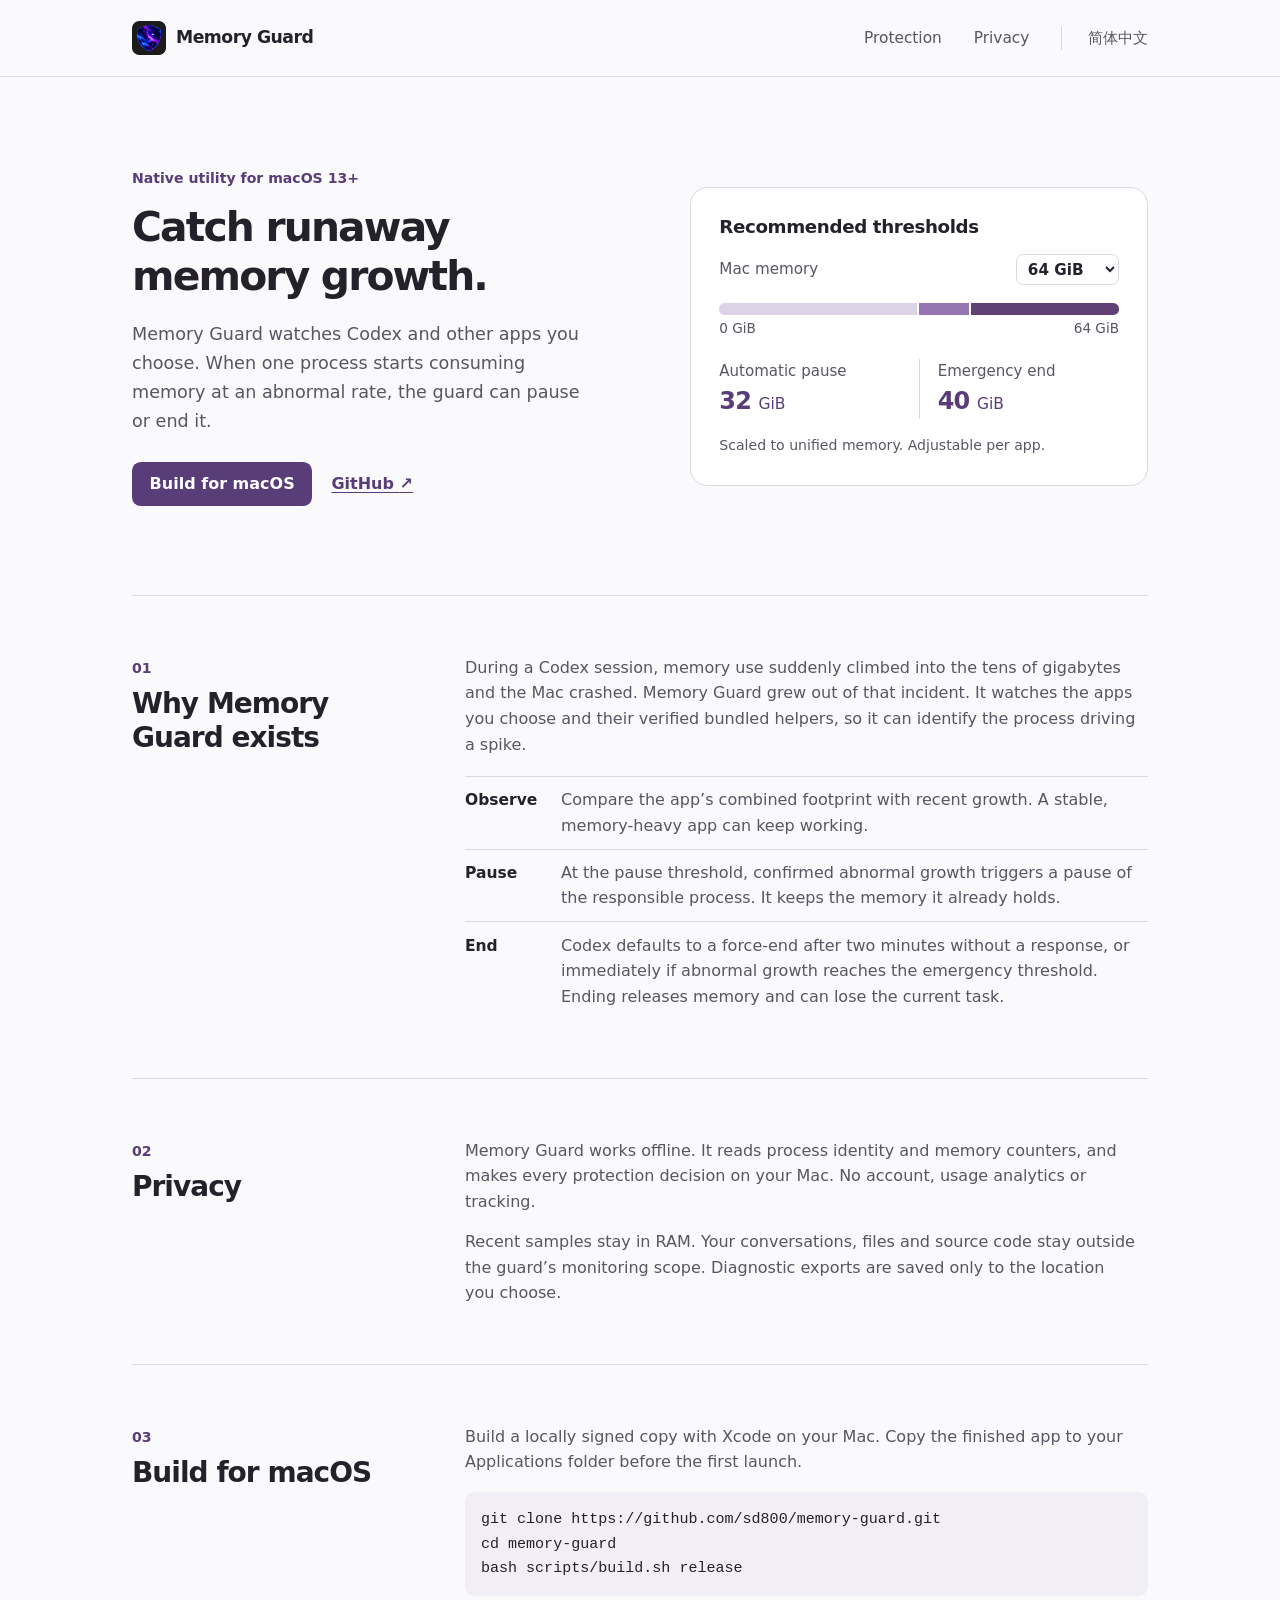
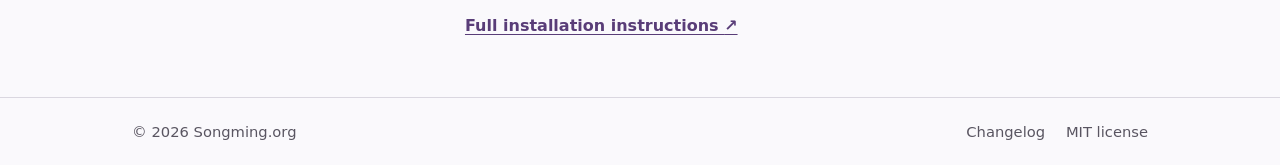
==== web/index.html @ 4ba805a4 "Introduce the bilingual Memory Guard site and deploy web with GitHub Pages" ====
<!doctype html>
<html lang="en">
<head>
  <meta charset="utf-8">
  <meta name="viewport" content="width=device-width, initial-scale=1">
  <meta name="color-scheme" content="light dark">
  <title>Memory Guard · App memory protection for macOS</title>
  <meta name="description" content="A native macOS utility that spots runaway memory growth in Codex and other apps, then pauses or ends the responsible process.">
  <link rel="canonical" href="https://memory-guard.songming.org/">
  <link rel="alternate" hreflang="en" href="https://memory-guard.songming.org/">
  <link rel="alternate" hreflang="zh-Hans" href="https://memory-guard.songming.org/zh/">
  <link rel="icon" type="image/png" href="assets/memory-guard-128.png">
  <link rel="stylesheet" href="assets/site.css">
  <script defer src="assets/thresholds.js"></script>
</head>
<body>
  <a class="skip" href="#main">Skip to content</a>
  <header>
    <div class="wrap top">
      <a class="brand" href="#main"><img src="assets/memory-guard-128.png" width="34" height="34" alt="">Memory Guard</a>
      <nav aria-label="Main navigation">
        <a href="#protection">Protection</a>
        <a href="#privacy">Privacy</a>
        <a class="language" href="zh/index.html" lang="zh-CN" hreflang="zh-Hans">简体中文</a>
      </nav>
    </div>
  </header>
  <main class="wrap" id="main">
    <div class="hero">
      <div>
        <p class="eyebrow">Native utility for macOS 13+</p>
        <h1>Catch runaway memory growth.</h1>
        <p class="lead">Memory Guard watches Codex and other apps you choose. When one process starts consuming memory at an abnormal rate, the guard can pause or end it.</p>
        <div class="actions">
          <a class="button" href="#install">Build for macOS</a>
          <a class="text-link" href="https://github.com/sd800/memory-guard">GitHub <span aria-hidden="true">↗</span></a>
        </div>
      </div>
      <section class="preview" aria-labelledby="preview-title">
        <h2 id="preview-title">Recommended thresholds</h2>
        <div class="capacity" id="capacity-control" hidden>
          <label for="capacity">Mac memory</label>
          <select id="capacity"><option value="8">8 GiB</option><option value="16">16 GiB</option><option value="24">24 GiB</option><option value="32">32 GiB</option><option value="48">48 GiB</option><option selected value="64">64 GiB</option><option value="96">96 GiB</option><option value="128">128 GiB</option><option value="192">192 GiB</option></select>
        </div>
        <noscript><p>Example for a 64 GiB Mac</p></noscript>
        <div class="track" aria-hidden="true"><i></i><i></i><i></i></div>
        <div class="scale" aria-hidden="true"><span>0 GiB</span><span id="scale-end">64 GiB</span></div>
        <dl class="readings" aria-live="polite" aria-atomic="true">
          <div><dt>Automatic pause</dt><dd><span id="pause">32</span> <small>GiB</small></dd></div>
          <div><dt>Emergency end</dt><dd><span id="emergency">40</span> <small>GiB</small></dd></div>
        </dl>
        <p class="preview-note">Scaled to unified memory. Adjustable per app.</p>
      </section>
    </div>
    <section class="section" id="protection" aria-labelledby="protection-title">
      <div class="section-heading"><span class="section-tag" aria-hidden="true">01</span><h2 id="protection-title">Why Memory Guard exists</h2></div>
      <div class="copy">
        <p>During a Codex session, memory use suddenly climbed into the tens of gigabytes and the Mac crashed. Memory Guard grew out of that incident. It watches the apps you choose and their verified bundled helpers, so it can identify the process driving a spike.</p>
        <ol class="steps">
          <li><strong>Observe</strong><span>Compare the app’s combined footprint with recent growth. A stable, memory-heavy app can keep working.</span></li>
          <li><strong>Pause</strong><span>At the pause threshold, confirmed abnormal growth triggers a pause of the responsible process. It keeps the memory it already holds.</span></li>
          <li><strong>End</strong><span>Codex defaults to a force-end after two minutes without a response, or immediately if abnormal growth reaches the emergency threshold. Ending releases memory and can lose the current task.</span></li>
        </ol>
      </div>
    </section>
    <section class="section" id="privacy" aria-labelledby="privacy-title">
      <div class="section-heading"><span class="section-tag" aria-hidden="true">02</span><h2 id="privacy-title">Privacy</h2></div>
      <div class="copy">
        <p>Memory Guard works offline. It reads process identity and memory counters, and makes every protection decision on your Mac. No account, usage analytics or tracking.</p>
        <p>Recent samples stay in RAM. Your conversations, files and source code stay outside the guard’s monitoring scope. Diagnostic exports are saved only to the location you choose.</p>
      </div>
    </section>
    <section class="section" id="install" aria-labelledby="install-title">
      <div class="section-heading"><span class="section-tag" aria-hidden="true">03</span><h2 id="install-title">Build for macOS</h2></div>
      <div class="copy">
        <p>Build a locally signed copy with Xcode on your Mac. Copy the finished app to your Applications folder before the first launch.</p>
        <pre class="code" tabindex="0" aria-label="Build commands"><code>git clone https://github.com/sd800/memory-guard.git
cd memory-guard
bash scripts/build.sh release</code></pre>
        <p><a class="text-link" href="https://github.com/sd800/memory-guard/blob/main/README.md#build-and-run">Full installation instructions <span aria-hidden="true">↗</span></a></p>
      </div>
    </section>
  </main>
  <footer>
    <div class="wrap footer-inner"><span>© 2026 Songming.org</span>
      <div class="foot-links">
        <a href="https://github.com/sd800/memory-guard/blob/main/CHANGELOG.md">Changelog</a>
        <a href="https://github.com/sd800/memory-guard/blob/main/LICENSE">MIT license</a>
      </div>
    </div>
  </footer>
</body>
</html>
---- web/assets/site.css ----
:root {
  color-scheme: light dark;
  --page: #faf9fc;
  --surface: #ffffff;
  --ink: #24212b;
  --muted: #595561;
  --line: #dad7e0;
  --accent: #593d78;
  --accent-ink: #fff;
  --tint: #f2eef6;
  --track: #dcd3e6;
  --pause: #9775b3;
  --end: #604075;
  font-family: system-ui, -apple-system, BlinkMacSystemFont, "Segoe UI", sans-serif;
  font-size: 100%;
  background: var(--page);
  color: var(--ink);
}
@media (prefers-color-scheme: dark) {
  :root {
    --page: #19171d; --surface: #221f27; --ink: #efedf2; --muted: #c0b9c8;
    --line: #423b49; --accent: #d1b6ee; --accent-ink: #271b35; --tint: #2c2535;
    --track: #44394f; --pause: #9372ac; --end: #c2a0dc;
  }
}
* { box-sizing: border-box; }
body { margin: 0; line-height: 1.6; }
h1, h2, h3, p, dl, dd { margin: 0; }
h1, h2, h3 { line-height: 1.22; text-wrap: balance; }
h1 { max-width: 20ch; font-size: clamp(1.9rem, 3.4vw, 2.55rem); font-weight: 650; letter-spacing: -.045em; }
h2 { font-size: clamp(1.4rem, 2.2vw, 1.75rem); font-weight: 610; letter-spacing: -.035em; }
h3 { font-size: 1.06rem; font-weight: 650; }
p { max-width: 66ch; }
a { color: var(--accent); text-underline-offset: .2em; }
a:hover { text-decoration: underline; }
:where(a, select):focus-visible { outline: 2px solid var(--accent); outline-offset: 4px; }
.wrap { max-width: 70rem; margin-inline: auto; padding-inline: clamp(1.25rem, 5vw, 3.25rem); }
.skip { position: absolute; top: -5rem; left: 1rem; z-index: 2; background: var(--surface); padding: .5rem 1rem; }
.skip:focus { top: .5rem; }
.top { display: flex; justify-content: space-between; align-items: center; gap: 1.25rem; min-height: 4.75rem; }
header { border-bottom: 1px solid var(--line); }
.brand, nav, .actions, .foot-links { display: flex; align-items: center; }
.brand { gap: .65rem; color: var(--ink); font-size: 1.08rem; font-weight: 650; letter-spacing: -.03em; text-decoration: none; }
.brand img { display: block; width: 2.1rem; height: 2.1rem; }
nav { gap: clamp(1rem, 3vw, 2rem); font-size: .96rem; }
nav a, footer a { color: var(--muted); text-decoration: none; }
.language { border-inline-start: 1px solid var(--line); padding-inline-start: clamp(1rem, 2.5vw, 1.6rem); }
.hero { display: grid; grid-template-columns: 1.08fr 1fr; align-items: center; gap: clamp(2rem, 5vw, 5rem); padding-block: clamp(3.5rem, 7vw, 6rem); }
.eyebrow, .section-tag { color: var(--accent); font-size: .88rem; font-weight: 620; }
.eyebrow { margin-block-end: .85rem; }
.lead { color: var(--muted); font-size: 1.1rem; line-height: 1.65; margin-top: 1.1rem; max-width: 42ch; }
.actions { flex-wrap: wrap; gap: .9rem 1.2rem; margin-top: 1.65rem; }
.button { display: inline-flex; align-items: center; padding: .56rem 1.1rem; border-radius: .55rem; background: var(--accent); color: var(--accent-ink); font-weight: 600; text-decoration: none; }
.button:hover { text-decoration: none; filter: brightness(1.12); }
.text-link { font-weight: 560; }
.preview { min-width: 0; padding: clamp(1.2rem, 3vw, 1.75rem); border: 1px solid var(--line); border-radius: 1.1rem; background: var(--surface); }
.preview h2 { font-size: 1.14rem; letter-spacing: -.02em; }
.capacity { display: flex; align-items: center; justify-content: space-between; gap: .75rem; margin-top: 1rem; color: var(--muted); font-size: .95rem; }
select { font: inherit; font-weight: 600; color: var(--ink); border: 1px solid var(--line); border-radius: .45rem; background-color: var(--surface); padding: .28rem .45rem; max-width: 100%; }
.track { display: grid; grid-template-columns: 4fr 1fr 3fr; height: .7rem; margin-top: 1.15rem; gap: 2px; border-radius: .35rem; overflow: hidden; }
.track i:nth-child(1) { background: var(--track); }
.track i:nth-child(2) { background: var(--pause); }
.track i:nth-child(3) { background: var(--end); }
.scale { display: flex; justify-content: space-between; color: var(--muted); font-size: .85rem; margin-top: .2rem; }
.readings { display: grid; grid-template-columns: repeat(2, minmax(0, 1fr)); margin-top: 1.2rem; }
.readings > div + div { border-inline-start: 1px solid var(--line); padding-inline-start: 1.1rem; }
.readings dt { color: var(--muted); font-size: .94rem; }
.readings dd { color: var(--accent); font-variant-numeric: tabular-nums; font-size: 1.5rem; line-height: 1.5; font-weight: 620; letter-spacing: -.035em; }
.readings dd small { font-size: .97rem; font-weight: 480; letter-spacing: 0; }
.section { display: grid; grid-template-columns: minmax(11rem, 1fr) minmax(0, 2.3fr); gap: 2.25rem; padding-block: clamp(2.2rem, 4.8vw, 3.65rem); border-top: 1px solid var(--line); }
.section h2 { margin-top: .4rem; }
.section-tag { font-variant-numeric: tabular-nums; }
.copy { display: grid; gap: .9rem; align-content: start; }
.copy p { color: var(--muted); }
.steps { list-style: none; padding: 0; margin: .25rem 0 0; }
.steps li { display: grid; grid-template-columns: minmax(5rem, auto) 1fr; align-items: baseline; gap: 1rem; padding: .65rem 0; border-top: 1px solid var(--line); }
.steps strong { font-size: .97rem; font-weight: 650; }
.steps span { color: var(--muted); }
.code { margin: .2rem 0; padding: .9rem 1rem; border-radius: .6rem; overflow-x: auto; color: var(--ink); background: var(--tint); font-size: .94rem; line-height: 1.65; }
code { font-family: ui-monospace, monospace; }
footer { border-top: 1px solid var(--line); color: var(--muted); font-size: .92rem; }
.footer-inner, .foot-links { display: flex; flex-wrap: wrap; align-items: center; justify-content: space-between; gap: .8rem 1.3rem; }
.footer-inner { padding-block: 1.35rem; }
:lang(zh-CN) h1, :lang(zh-CN) h2 { letter-spacing: -.015em; }
@media (max-width: 46rem) {
  .hero { grid-template-columns: 1fr; gap: 2rem; }
  .lead { max-width: 56ch; }
  .section { grid-template-columns: 1fr; gap: 1.1rem; }
  .section-heading { display: flex; align-items: baseline; gap: .8rem; }
  .section h2 { margin: 0; }
}
@media (max-width: 32rem) {
  .top { flex-wrap: wrap; gap: .5rem; padding-block: .8rem; }
  .brand { font-size: 1rem; }
  nav { gap: .75rem; font-size: .9rem; flex-wrap: wrap; }
  .language { padding-inline-start: .75rem; }
  .steps li { grid-template-columns: 1fr; gap: .2rem; }
  .hero { padding-block: 2.6rem; }
}
[hidden] { display: none !important; }
.preview-note { margin-top: .95rem; font-size: .88rem; color: var(--muted); }
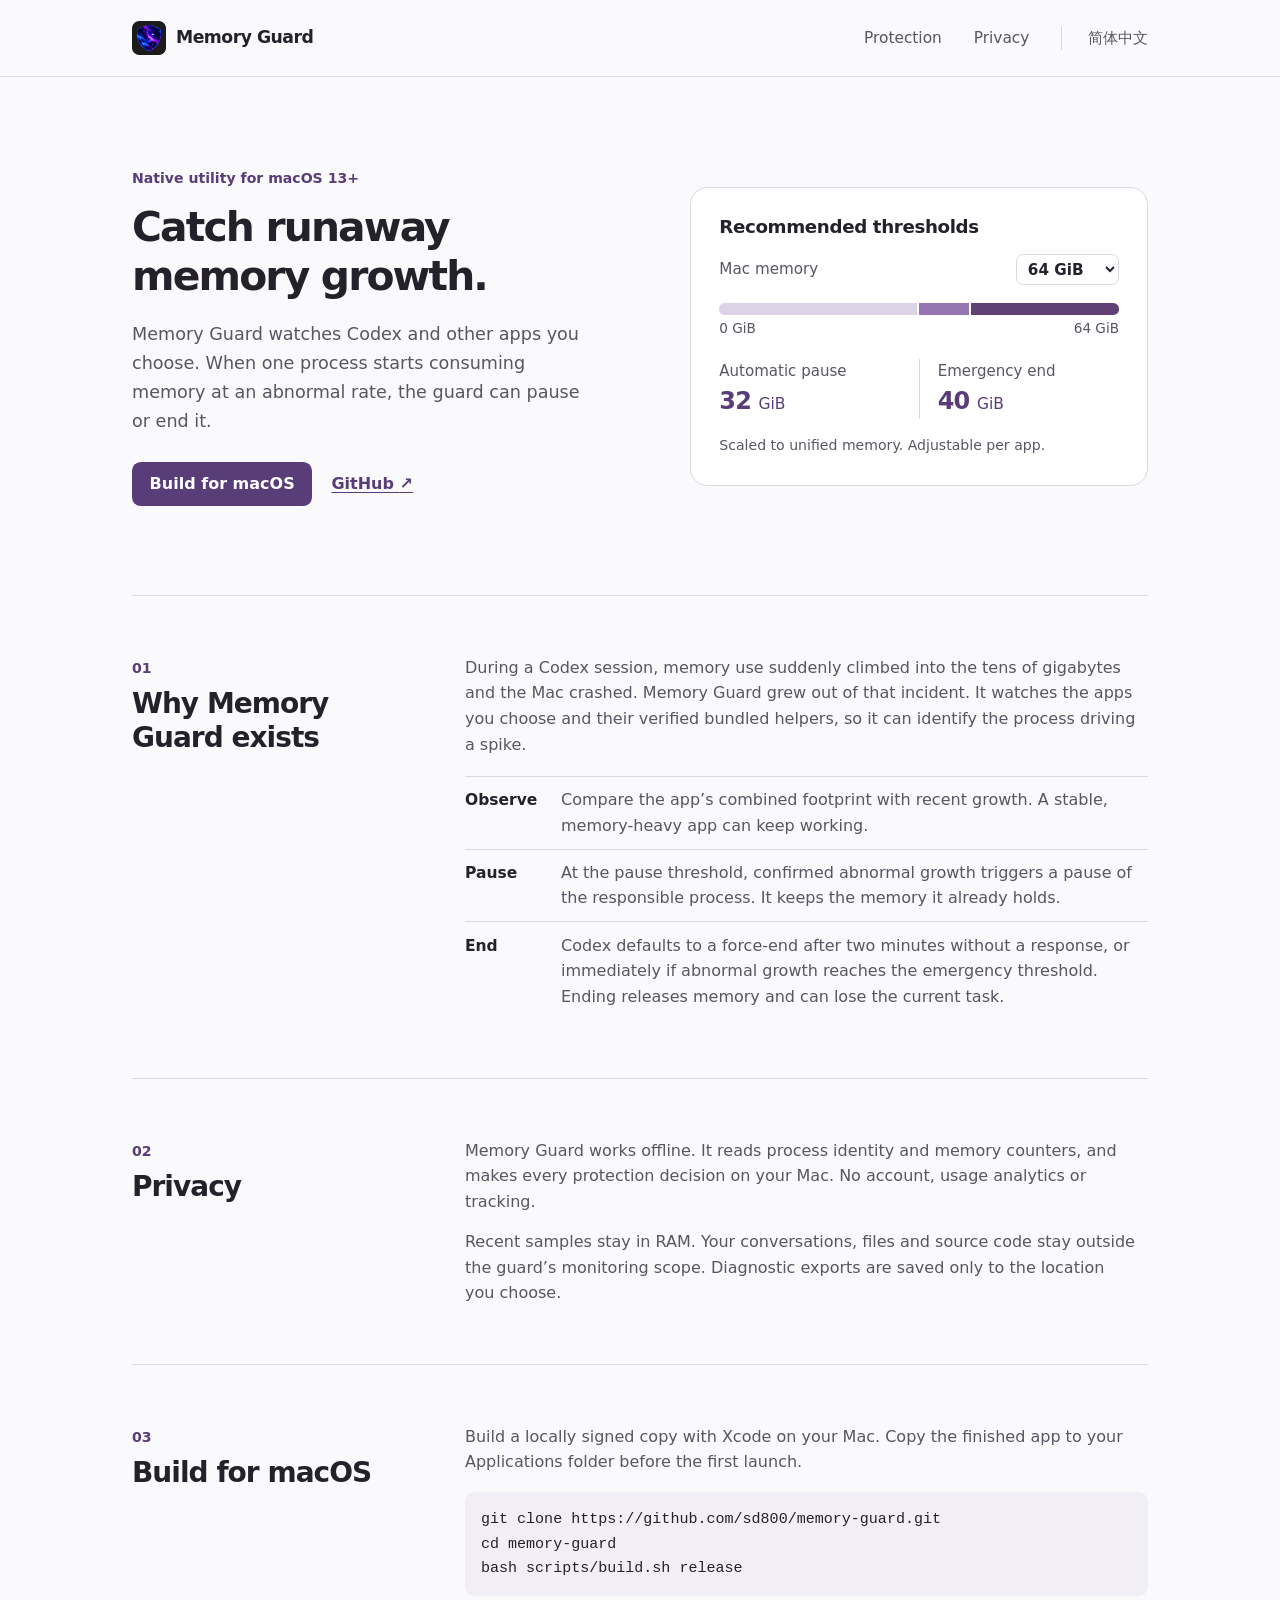
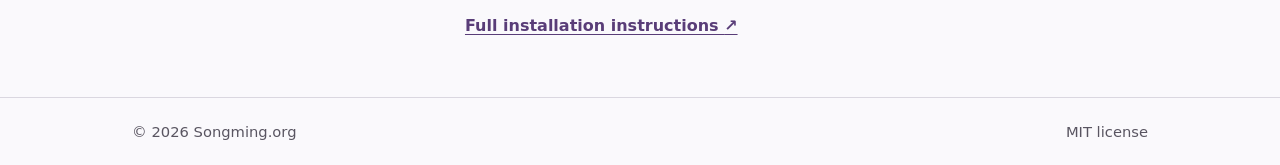
==== commit 0216292d: "Polish website navigation and canonicalize index URLs" ====
--- a/web/index.html
+++ b/web/index.html
@@ -9,6 +9,7 @@
   <link rel="canonical" href="https://memory-guard.songming.org/">
   <link rel="alternate" hreflang="en" href="https://memory-guard.songming.org/">
   <link rel="alternate" hreflang="zh-Hans" href="https://memory-guard.songming.org/zh/">
+  <script src="assets/navigation.js"></script>
   <link rel="icon" type="image/png" href="assets/memory-guard-128.png">
   <link rel="stylesheet" href="assets/site.css">
   <script defer src="assets/thresholds.js"></script>
@@ -21,7 +22,7 @@
       <nav aria-label="Main navigation">
         <a href="#protection">Protection</a>
         <a href="#privacy">Privacy</a>
-        <a class="language" href="zh/index.html" lang="zh-CN" hreflang="zh-Hans">简体中文</a>
+        <a class="language" href="zh/" data-local-href="zh/index.html" lang="zh-CN" hreflang="zh-Hans">简体中文</a>
       </nav>
     </div>
   </header>
@@ -84,7 +85,6 @@
   <footer>
     <div class="wrap footer-inner"><span>© 2026 Songming.org</span>
       <div class="foot-links">
-        <a href="https://github.com/sd800/memory-guard/blob/main/CHANGELOG.md">Changelog</a>
         <a href="https://github.com/sd800/memory-guard/blob/main/LICENSE">MIT license</a>
       </div>
     </div>
--- a/web/assets/site.css
+++ b/web/assets/site.css
@@ -15,6 +15,10 @@
   font-size: 100%;
   background: var(--page);
   color: var(--ink);
+  scroll-behavior: smooth;
+}
+@media (prefers-reduced-motion: reduce) {
+  :root { scroll-behavior: auto; }
 }
 @media (prefers-color-scheme: dark) {
   :root {
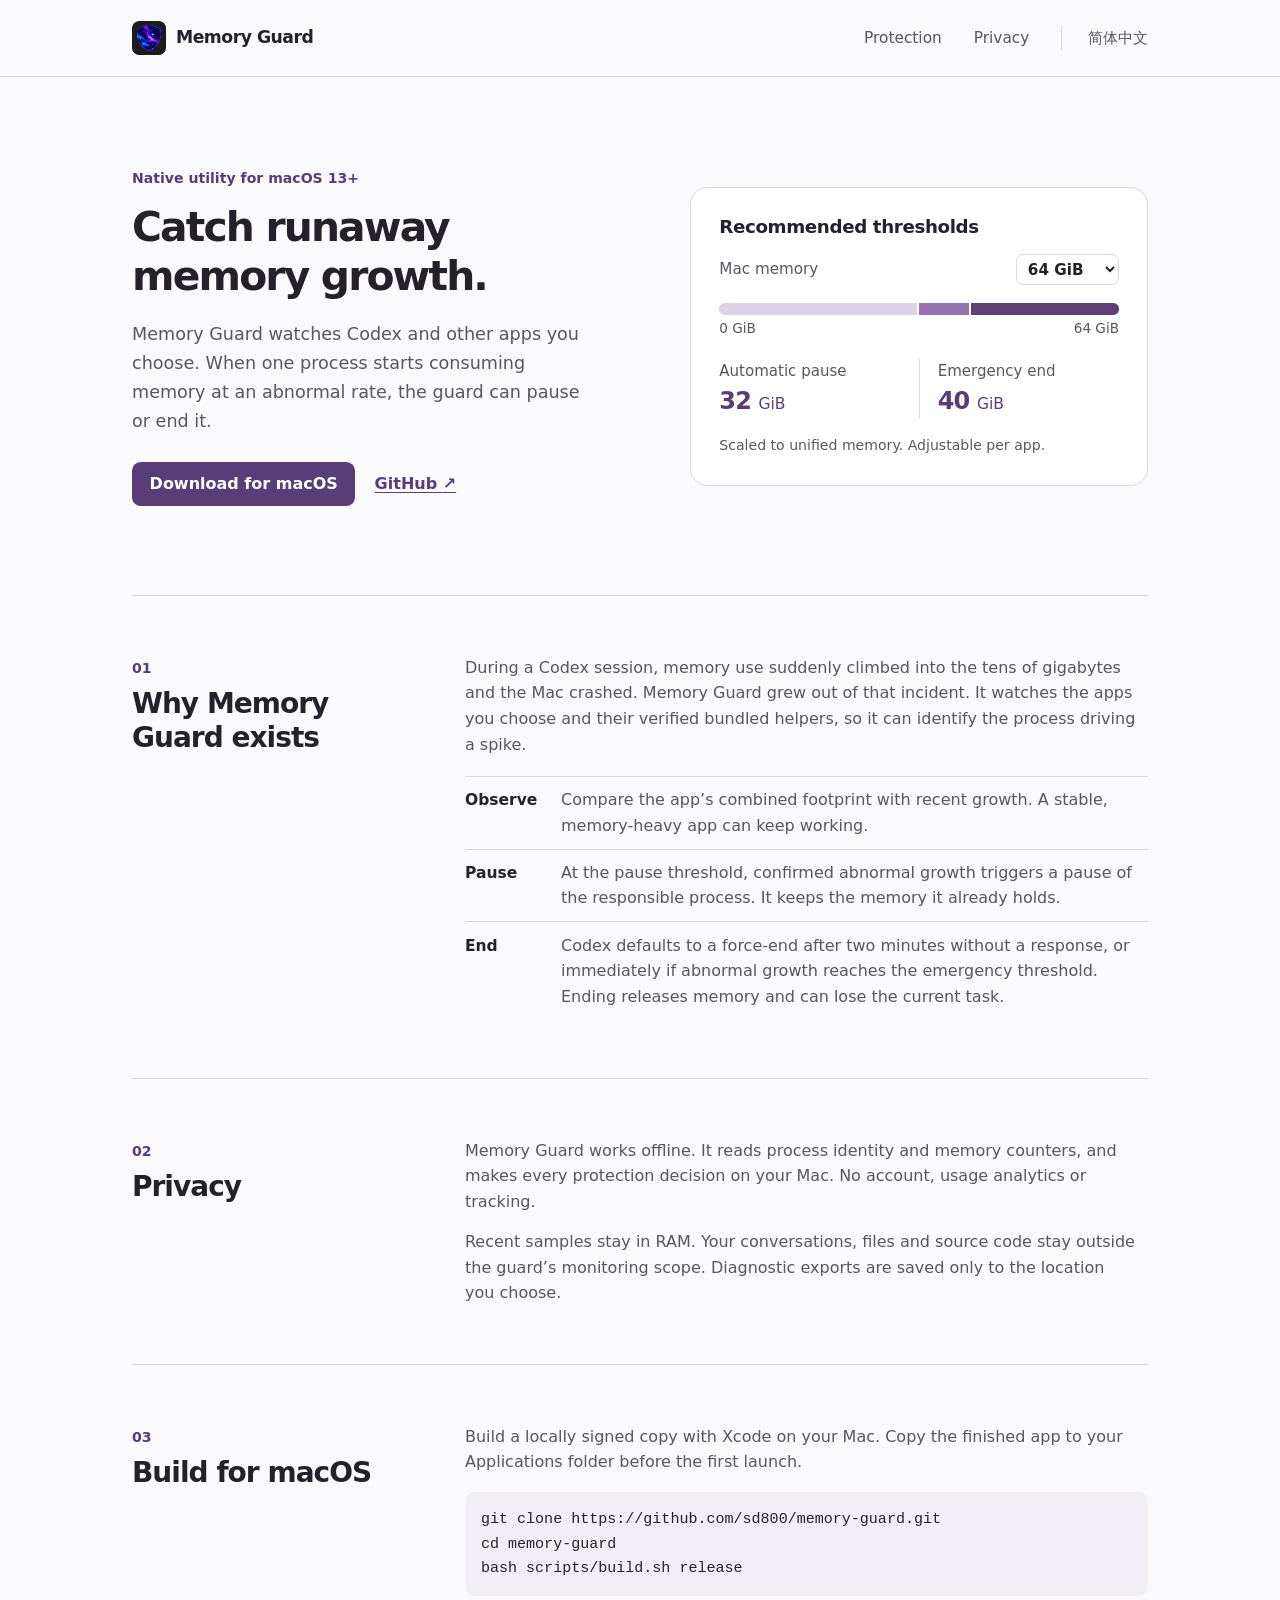
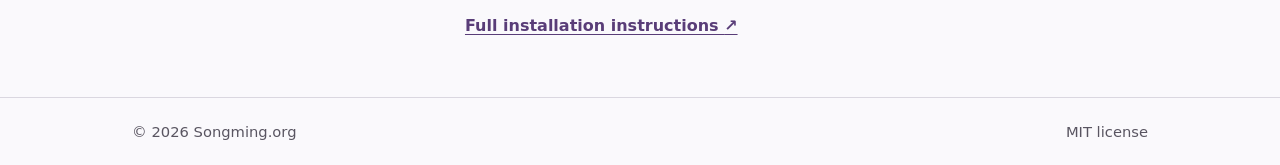
==== commit 96108343: "Keep build copies out of Spotlight and prepare the first app release" ====
--- a/web/index.html
+++ b/web/index.html
@@ -33,7 +33,7 @@
         <h1>Catch runaway memory growth.</h1>
         <p class="lead">Memory Guard watches Codex and other apps you choose. When one process starts consuming memory at an abnormal rate, the guard can pause or end it.</p>
         <div class="actions">
-          <a class="button" href="#install">Build for macOS</a>
+          <a class="button" href="https://github.com/sd800/memory-guard/releases/latest">Download for macOS</a>
           <a class="text-link" href="https://github.com/sd800/memory-guard">GitHub <span aria-hidden="true">↗</span></a>
         </div>
       </div>
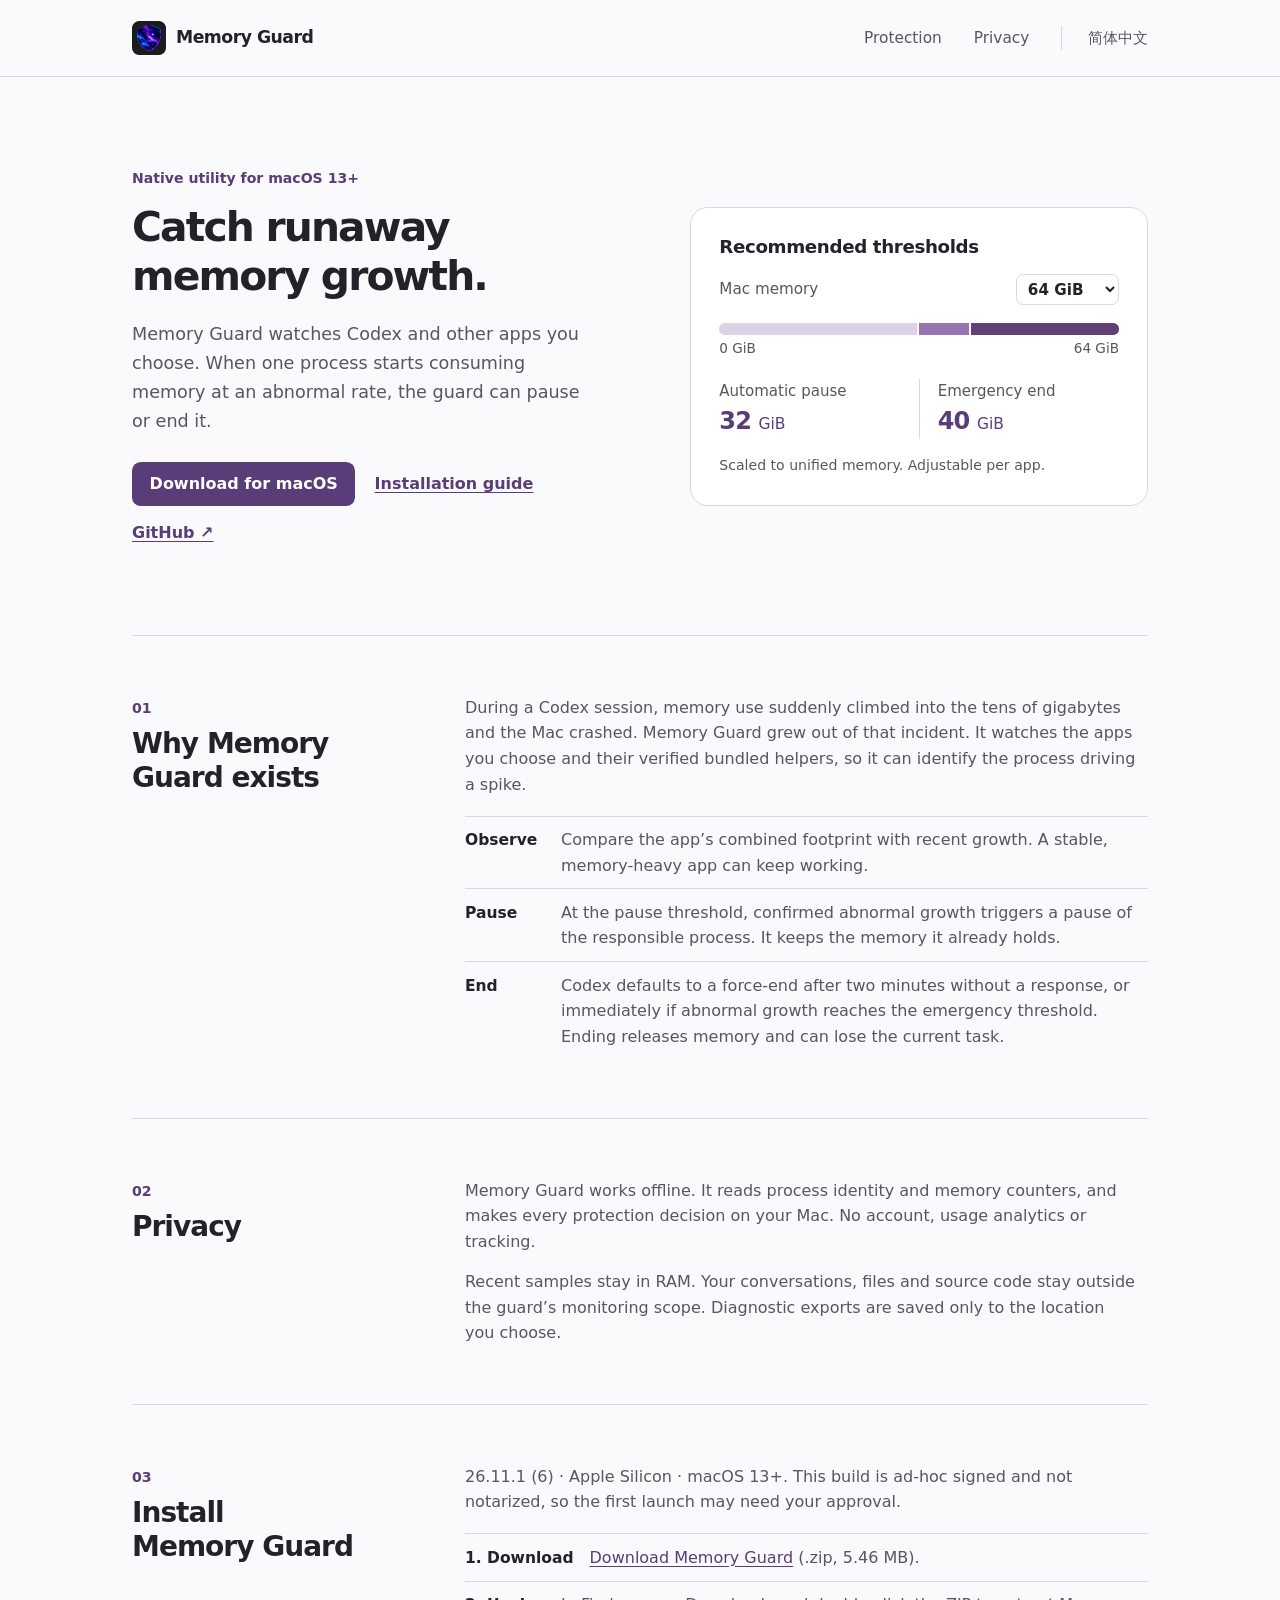
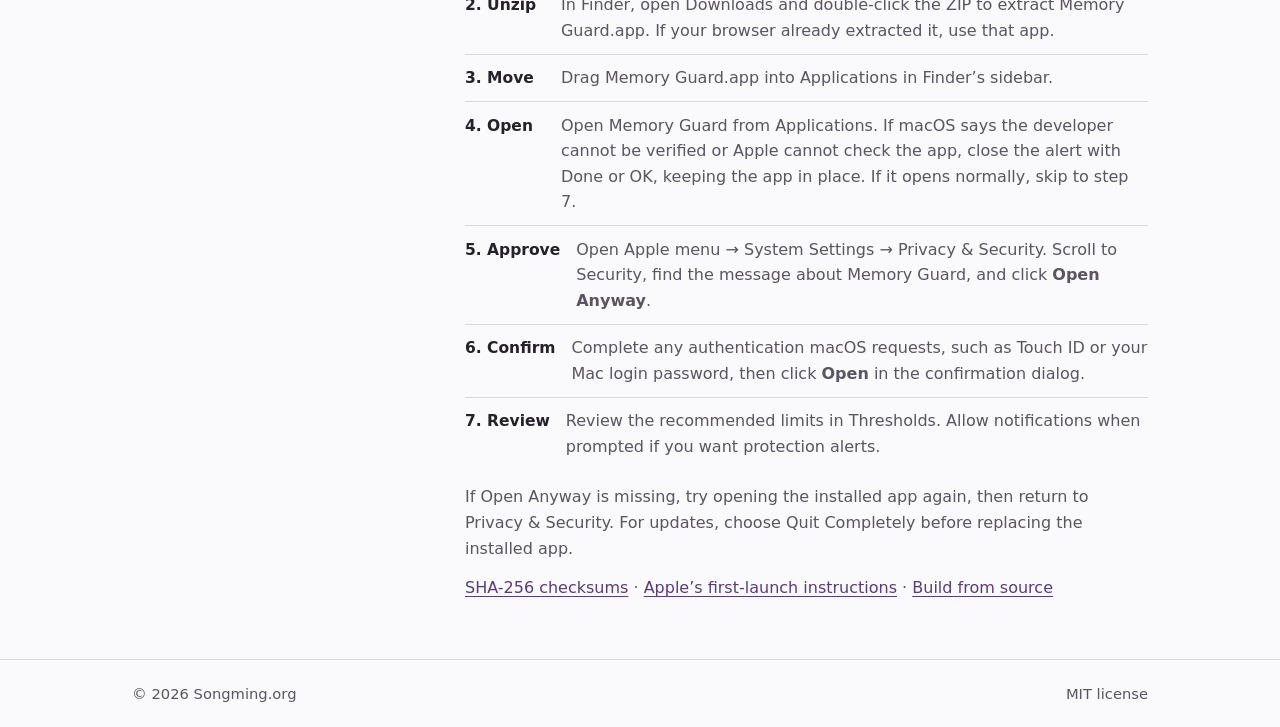
==== commit da225c9a: "Add direct downloads and step-by-step macOS installation guides" ====
--- a/web/index.html
+++ b/web/index.html
@@ -33,7 +33,8 @@
         <h1>Catch runaway memory growth.</h1>
         <p class="lead">Memory Guard watches Codex and other apps you choose. When one process starts consuming memory at an abnormal rate, the guard can pause or end it.</p>
         <div class="actions">
-          <a class="button" href="https://github.com/sd800/memory-guard/releases/latest">Download for macOS</a>
+          <a class="button" href="https://github.com/sd800/memory-guard/releases/download/v26.11.1/MemoryGuard-26.11.1-6.zip">Download for macOS</a>
+          <a class="text-link" href="#install">Installation guide</a>
           <a class="text-link" href="https://github.com/sd800/memory-guard">GitHub <span aria-hidden="true">↗</span></a>
         </div>
       </div>
@@ -72,13 +73,20 @@
       </div>
     </section>
     <section class="section" id="install" aria-labelledby="install-title">
-      <div class="section-heading"><span class="section-tag" aria-hidden="true">03</span><h2 id="install-title">Build for macOS</h2></div>
+      <div class="section-heading"><span class="section-tag" aria-hidden="true">03</span><h2 id="install-title">Install Memory Guard</h2></div>
       <div class="copy">
-        <p>Build a locally signed copy with Xcode on your Mac. Copy the finished app to your Applications folder before the first launch.</p>
-        <pre class="code" tabindex="0" aria-label="Build commands"><code>git clone https://github.com/sd800/memory-guard.git
-cd memory-guard
-bash scripts/build.sh release</code></pre>
-        <p><a class="text-link" href="https://github.com/sd800/memory-guard/blob/main/README.md#build-and-run">Full installation instructions <span aria-hidden="true">↗</span></a></p>
+        <p>26.11.1 (6) · Apple Silicon · macOS 13+. This build is ad-hoc signed and not notarized, so the first launch may need your approval.</p>
+        <ol class="steps">
+          <li><strong>1. Download</strong><span><a href="https://github.com/sd800/memory-guard/releases/download/v26.11.1/MemoryGuard-26.11.1-6.zip">Download Memory Guard</a> (.zip, 5.46 MB).</span></li>
+          <li><strong>2. Unzip</strong><span>In Finder, open Downloads and double-click the ZIP to extract Memory Guard.app. If your browser already extracted it, use that app.</span></li>
+          <li><strong>3. Move</strong><span>Drag Memory Guard.app into Applications in Finder’s sidebar.</span></li>
+          <li><strong>4. Open</strong><span>Open Memory Guard from Applications. If macOS says the developer cannot be verified or Apple cannot check the app, close the alert with Done or OK, keeping the app in place. If it opens normally, skip to step 7.</span></li>
+          <li><strong>5. Approve</strong><span>Open Apple menu → System Settings → Privacy &amp; Security. Scroll to Security, find the message about Memory Guard, and click <b>Open Anyway</b>.</span></li>
+          <li><strong>6. Confirm</strong><span>Complete any authentication macOS requests, such as Touch ID or your Mac login password, then click <b>Open</b> in the confirmation dialog.</span></li>
+          <li><strong>7. Review</strong><span>Review the recommended limits in Thresholds. Allow notifications when prompted if you want protection alerts.</span></li>
+        </ol>
+        <p>If Open Anyway is missing, try opening the installed app again, then return to Privacy &amp; Security. For updates, choose Quit Completely before replacing the installed app.</p>
+        <p><a href="https://github.com/sd800/memory-guard/releases/download/v26.11.1/SHA256SUMS.txt">SHA-256 checksums</a> · <a href="https://support.apple.com/en-us/102445">Apple’s first-launch instructions</a> · <a href="https://github.com/sd800/memory-guard/blob/main/README.md#build-and-run">Build from source</a></p>
       </div>
     </section>
   </main>
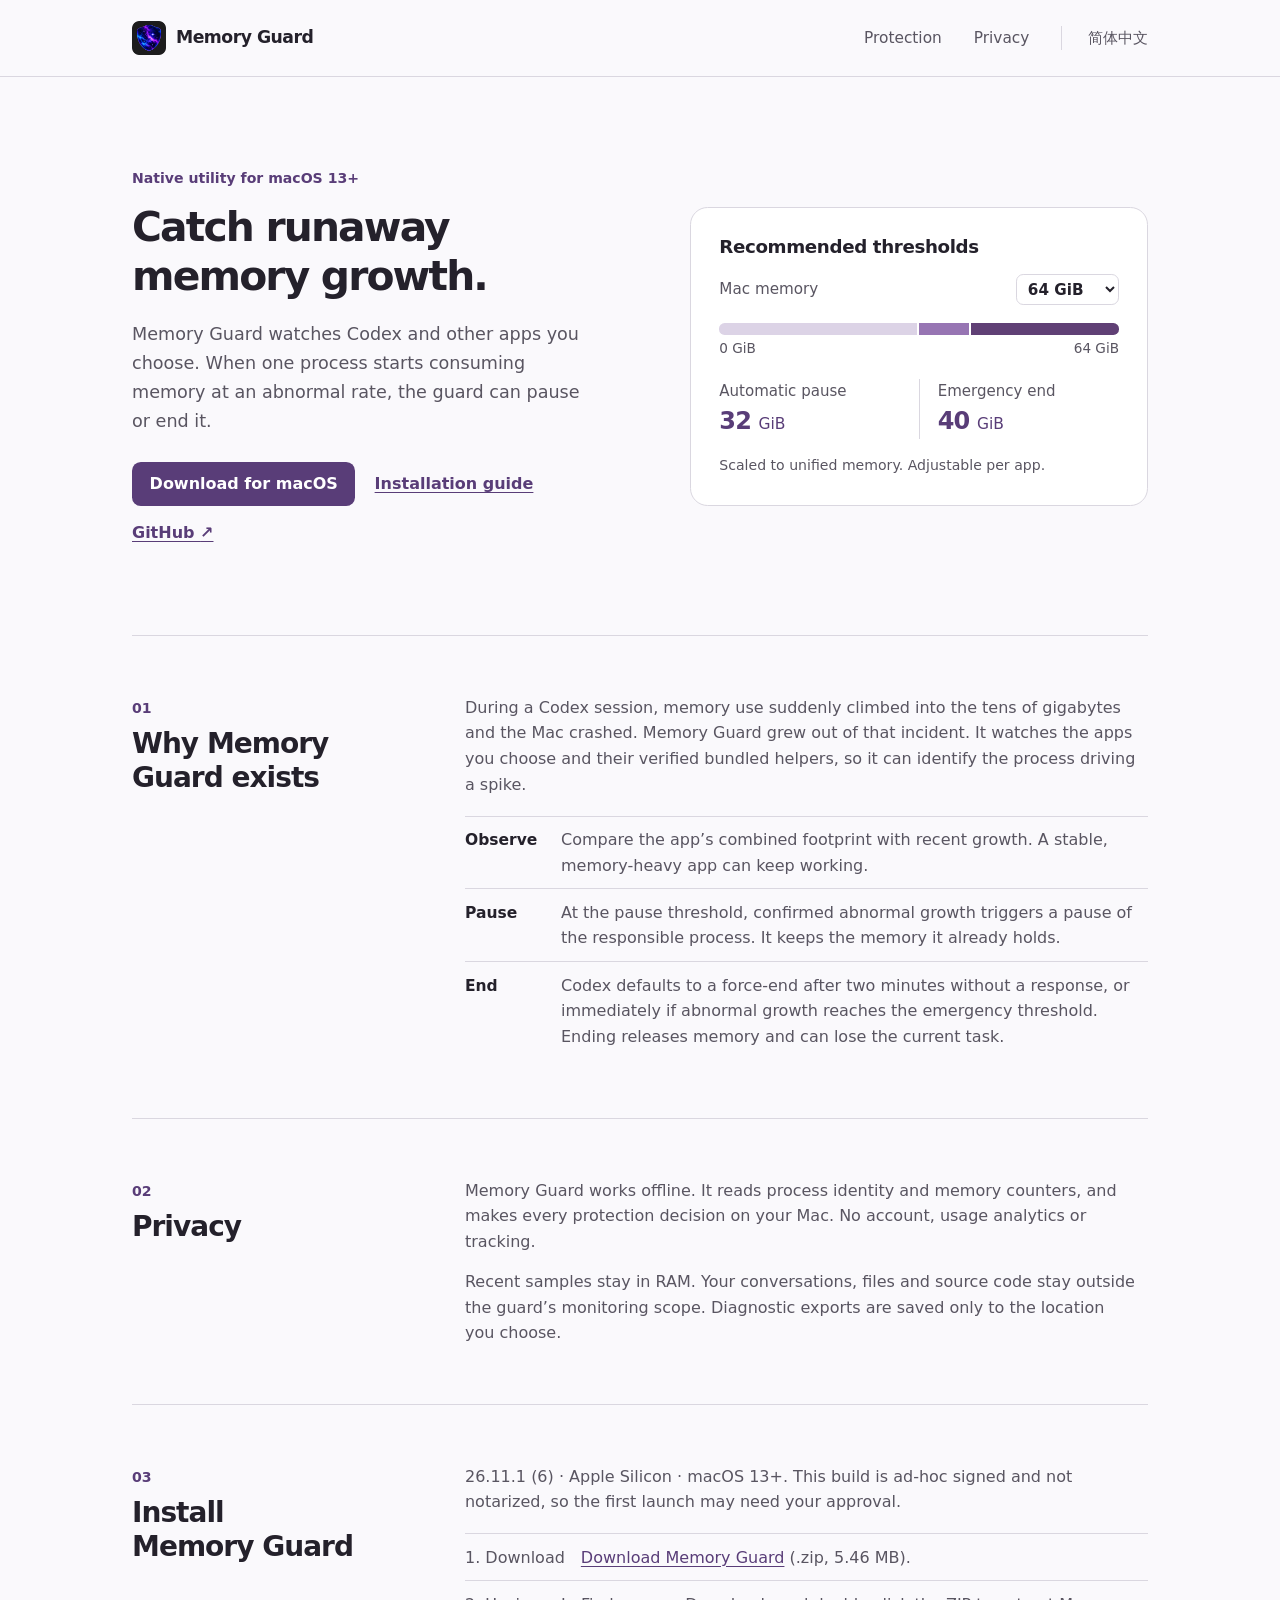
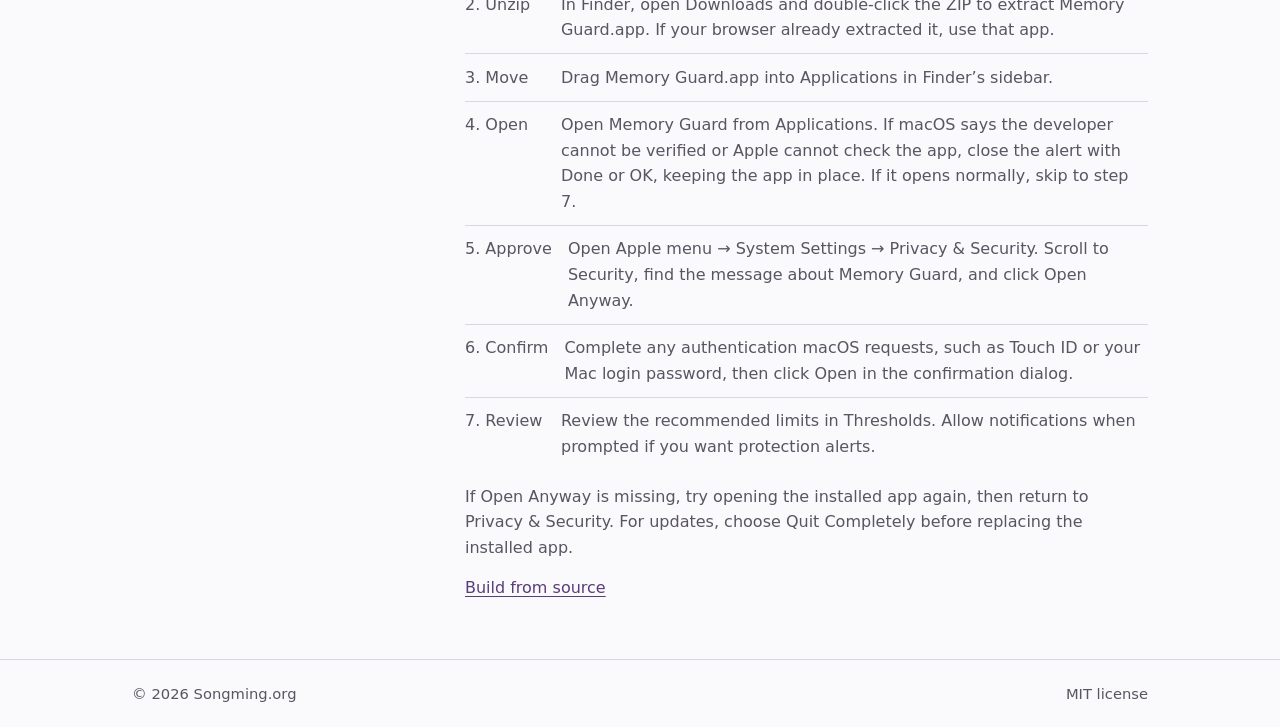
==== commit 80287d15: "Simplify installation guide links and text emphasis" ====
--- a/web/index.html
+++ b/web/index.html
@@ -77,16 +77,16 @@
       <div class="copy">
         <p>26.11.1 (6) · Apple Silicon · macOS 13+. This build is ad-hoc signed and not notarized, so the first launch may need your approval.</p>
         <ol class="steps">
-          <li><strong>1. Download</strong><span><a href="https://github.com/sd800/memory-guard/releases/download/v26.11.1/MemoryGuard-26.11.1-6.zip">Download Memory Guard</a> (.zip, 5.46 MB).</span></li>
-          <li><strong>2. Unzip</strong><span>In Finder, open Downloads and double-click the ZIP to extract Memory Guard.app. If your browser already extracted it, use that app.</span></li>
-          <li><strong>3. Move</strong><span>Drag Memory Guard.app into Applications in Finder’s sidebar.</span></li>
-          <li><strong>4. Open</strong><span>Open Memory Guard from Applications. If macOS says the developer cannot be verified or Apple cannot check the app, close the alert with Done or OK, keeping the app in place. If it opens normally, skip to step 7.</span></li>
-          <li><strong>5. Approve</strong><span>Open Apple menu → System Settings → Privacy &amp; Security. Scroll to Security, find the message about Memory Guard, and click <b>Open Anyway</b>.</span></li>
-          <li><strong>6. Confirm</strong><span>Complete any authentication macOS requests, such as Touch ID or your Mac login password, then click <b>Open</b> in the confirmation dialog.</span></li>
-          <li><strong>7. Review</strong><span>Review the recommended limits in Thresholds. Allow notifications when prompted if you want protection alerts.</span></li>
+          <li><span>1. Download</span><span><a href="https://github.com/sd800/memory-guard/releases/download/v26.11.1/MemoryGuard-26.11.1-6.zip">Download Memory Guard</a> (.zip, 5.46 MB).</span></li>
+          <li><span>2. Unzip</span><span>In Finder, open Downloads and double-click the ZIP to extract Memory Guard.app. If your browser already extracted it, use that app.</span></li>
+          <li><span>3. Move</span><span>Drag Memory Guard.app into Applications in Finder’s sidebar.</span></li>
+          <li><span>4. Open</span><span>Open Memory Guard from Applications. If macOS says the developer cannot be verified or Apple cannot check the app, close the alert with Done or OK, keeping the app in place. If it opens normally, skip to step 7.</span></li>
+          <li><span>5. Approve</span><span>Open Apple menu → System Settings → Privacy &amp; Security. Scroll to Security, find the message about Memory Guard, and click Open Anyway.</span></li>
+          <li><span>6. Confirm</span><span>Complete any authentication macOS requests, such as Touch ID or your Mac login password, then click Open in the confirmation dialog.</span></li>
+          <li><span>7. Review</span><span>Review the recommended limits in Thresholds. Allow notifications when prompted if you want protection alerts.</span></li>
         </ol>
         <p>If Open Anyway is missing, try opening the installed app again, then return to Privacy &amp; Security. For updates, choose Quit Completely before replacing the installed app.</p>
-        <p><a href="https://github.com/sd800/memory-guard/releases/download/v26.11.1/SHA256SUMS.txt">SHA-256 checksums</a> · <a href="https://support.apple.com/en-us/102445">Apple’s first-launch instructions</a> · <a href="https://github.com/sd800/memory-guard/blob/main/README.md#build-and-run">Build from source</a></p>
+        <p><a href="https://github.com/sd800/memory-guard/blob/main/README.md#build-and-run">Build from source</a></p>
       </div>
     </section>
   </main>
